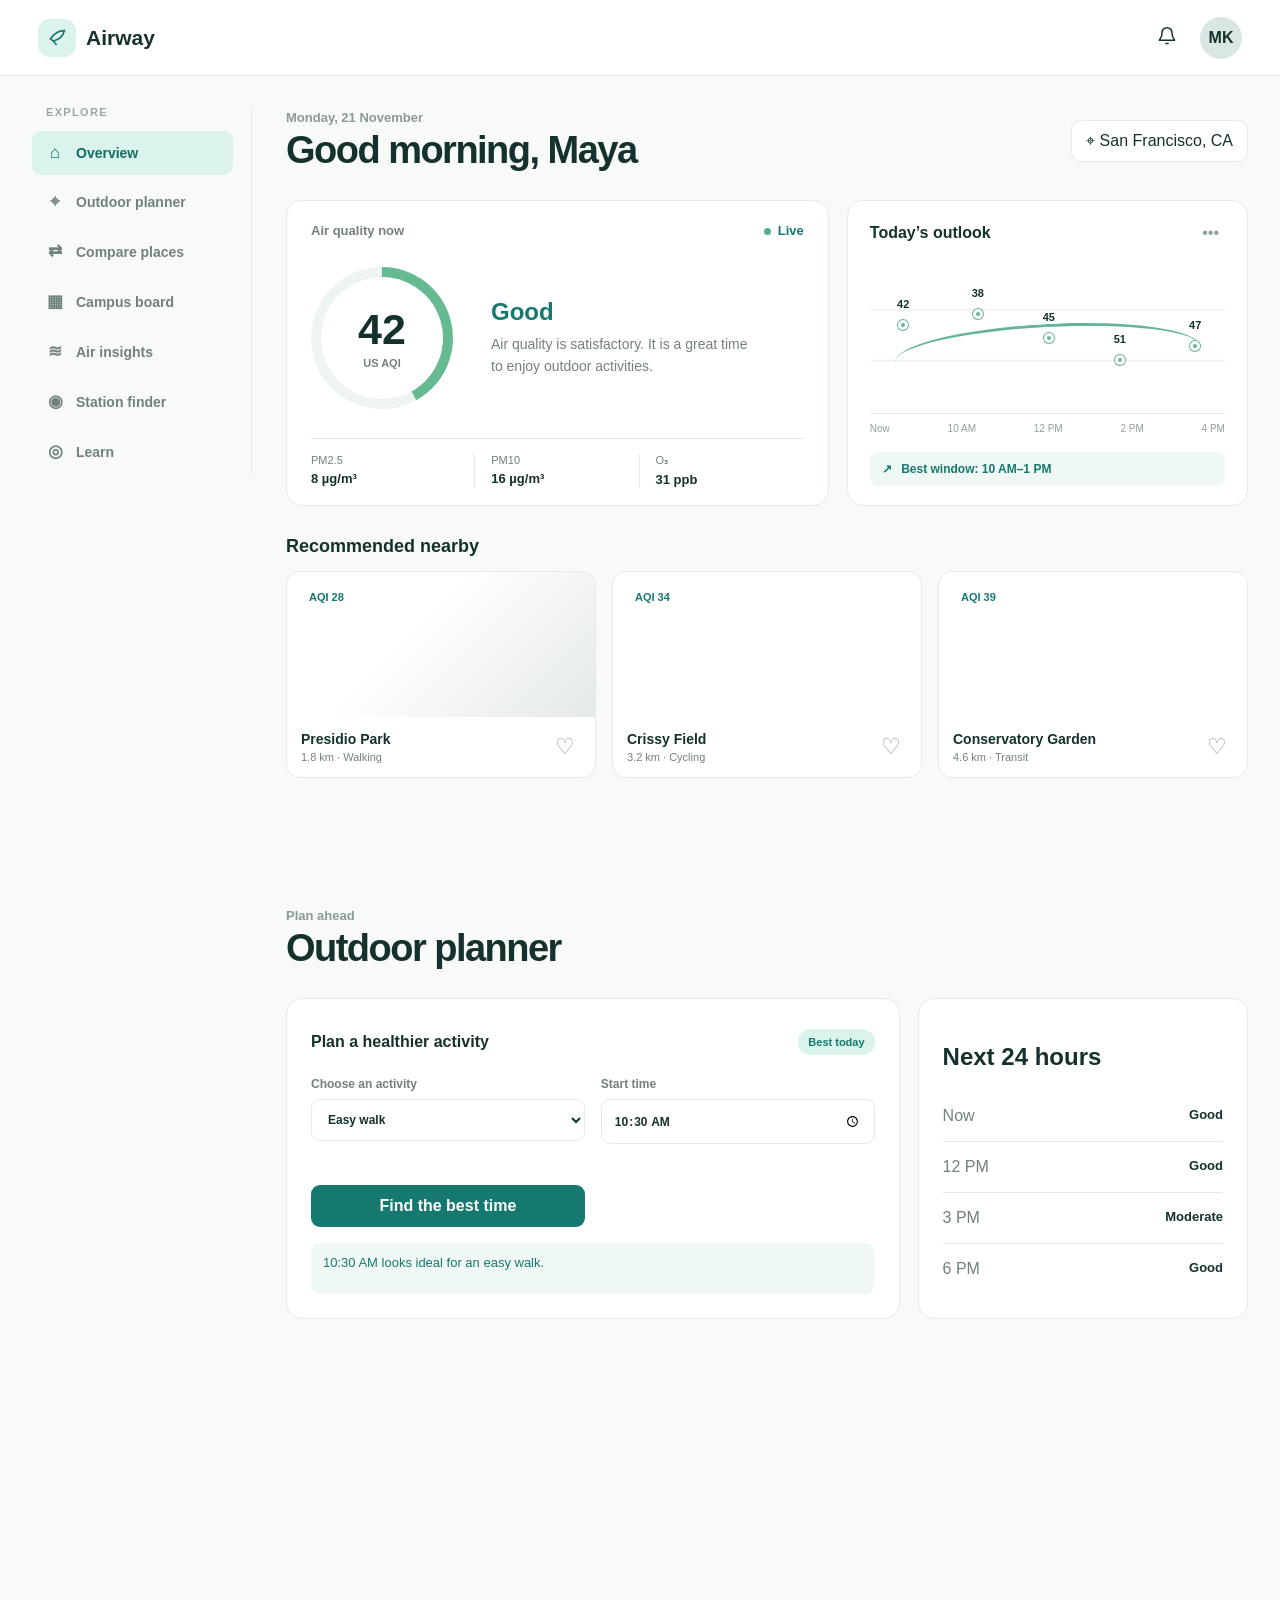
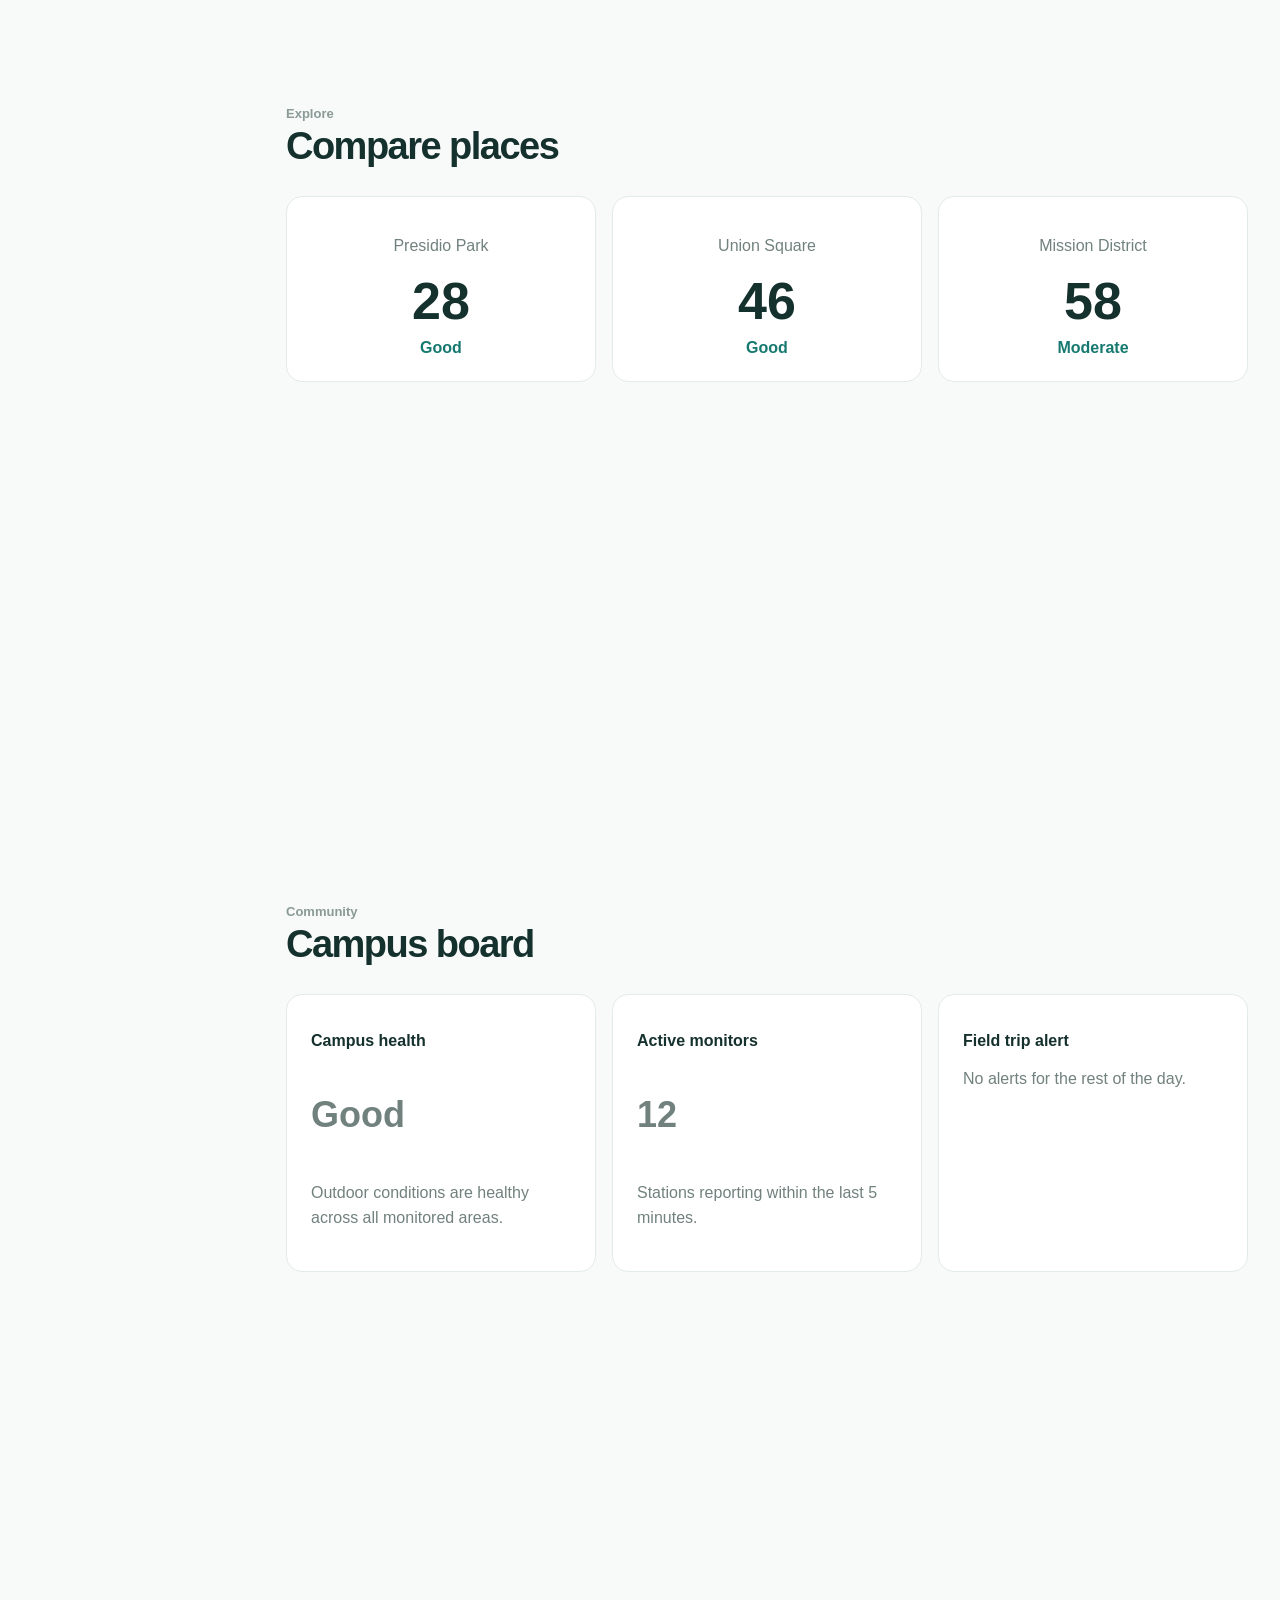
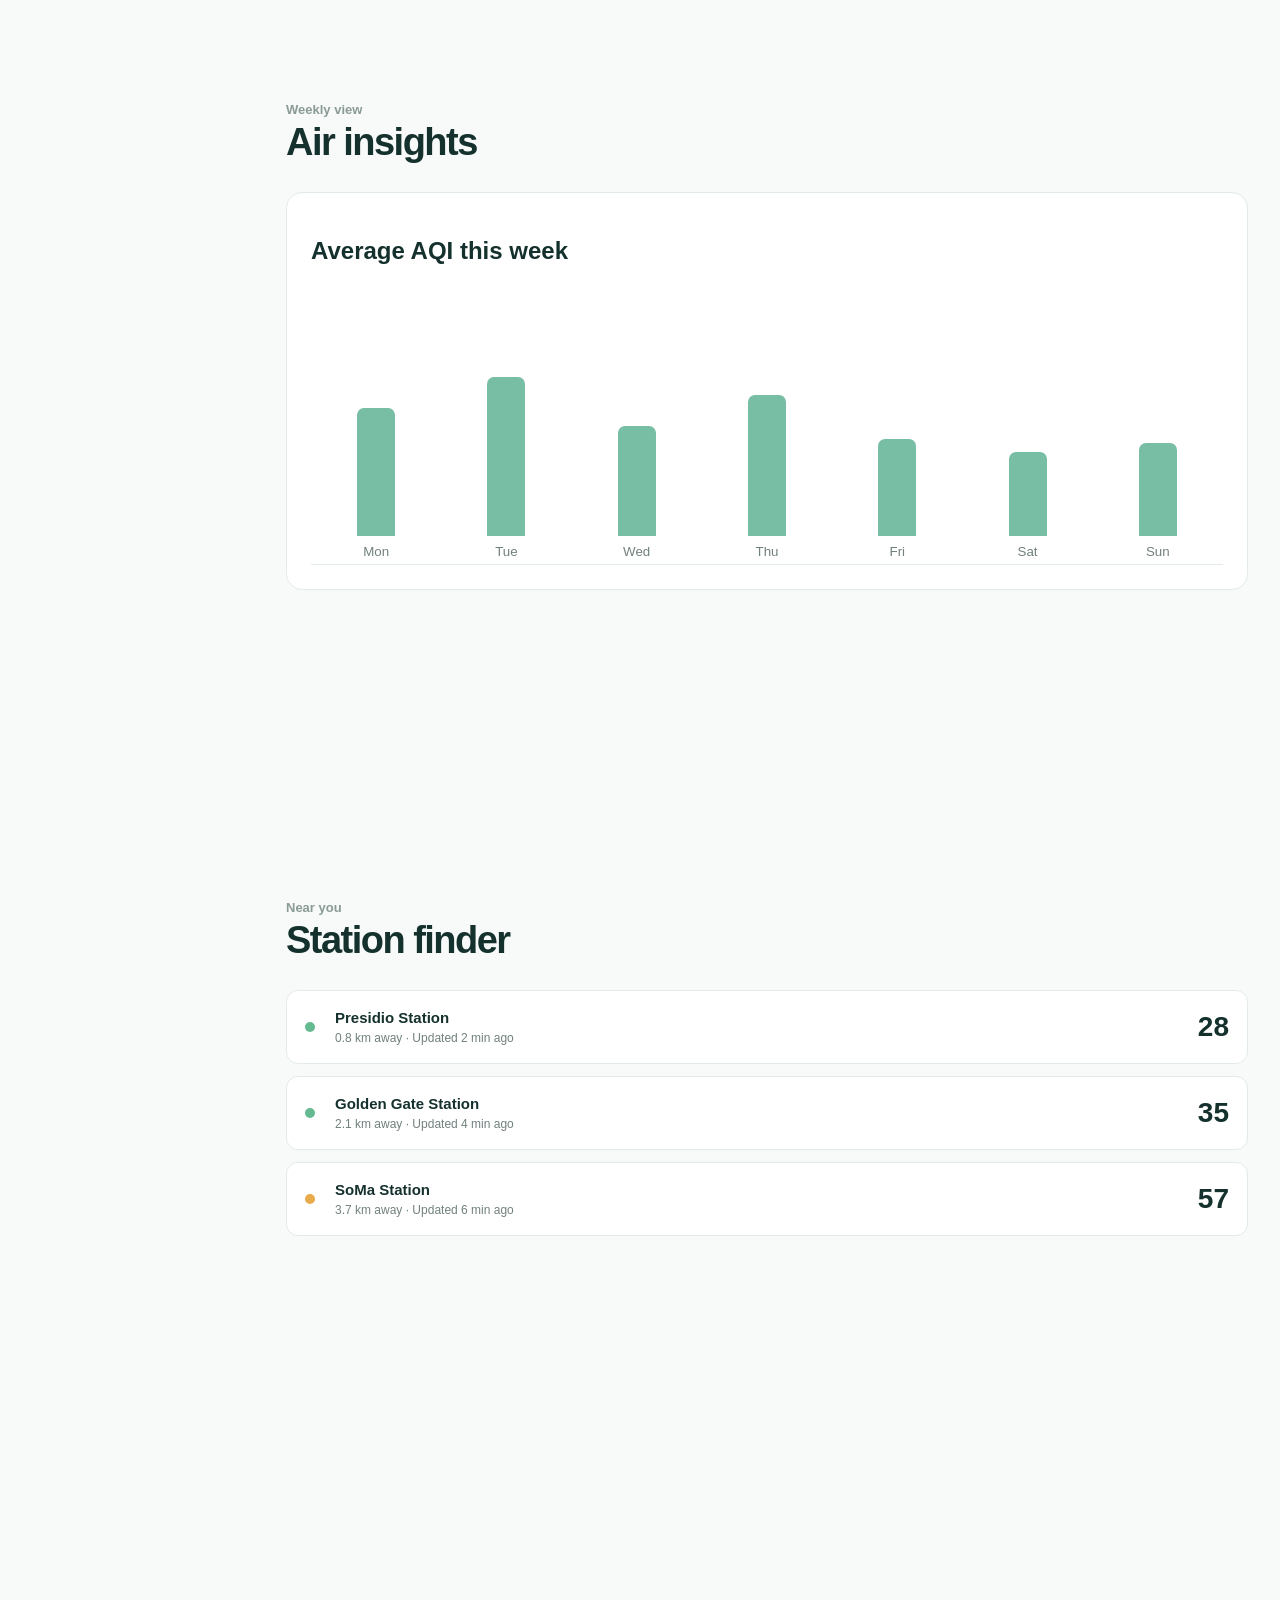
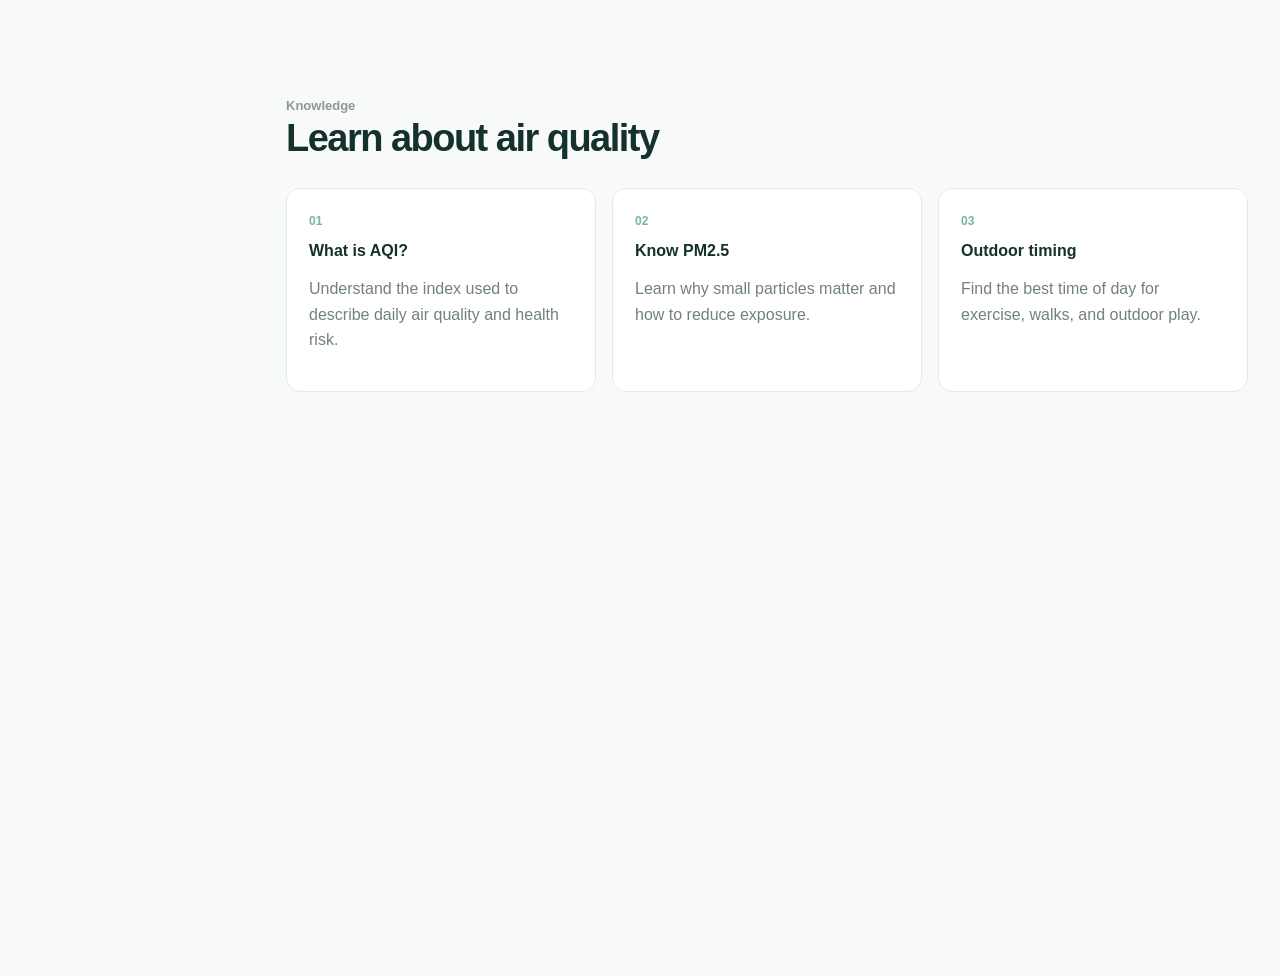
==== index.html @ a82ece46 "Intial commit" ====
<!DOCTYPE html>
<html lang="en">
  <head>
    <meta charset="UTF-8" />
    <meta name="viewport" content="width=device-width, initial-scale=1" />
    <meta name="theme-color" content="#edf8f5" />
    <title>Airway — Find cleaner outdoor spaces</title>
    <link rel="stylesheet" href="style.css" />
  </head>
  <body>
    <header class="topbar">
      <a class="brand" href="#dashboard-view" aria-label="Airway home">
        <span class="brand-mark" aria-hidden="true">
          <svg viewBox="0 0 36 36"><path d="M8 20c5-8 10-12 20-12-2 8-7 13-16 15" /><path d="M8 20c3 2 6 4 8 8" /></svg>
        </span>
        <span>Airway</span>
      </a>
      <div class="top-actions">
        <button class="icon-button" type="button" aria-label="Notifications">
          <svg viewBox="0 0 24 24"><path d="M18 8a6 6 0 0 0-12 0c0 7-3 7-3 9h18c0-2-3-2-3-9M10 21h4" /></svg>
        </button>
        <button class="avatar" type="button" aria-label="Open profile">MK</button>
      </div>
    </header>

    <div class="app-layout">
      <aside class="feature-sidebar" aria-label="Sections">
        <p class="sidebar-label">Explore</p>
        <button class="active" type="button" data-target="dashboard-view">
          <span class="nav-icon">⌂</span> Overview
        </button>
        <button type="button" data-target="planner-view">
          <span class="nav-icon">⌖</span> Outdoor planner
        </button>
        <button type="button" data-target="compare-view">
          <span class="nav-icon">⇄</span> Compare places
        </button>
        <button type="button" data-target="campus-view">
          <span class="nav-icon">▦</span> Campus board
        </button>
        <button type="button" data-target="insights">
          <span class="nav-icon">≋</span> Air insights
        </button>
        <button type="button" data-target="stations">
          <span class="nav-icon">◉</span> Station finder
        </button>
        <button type="button" data-target="learn">
          <span class="nav-icon">◎</span> Learn
        </button>
      </aside>

      <main class="feature-content">
        <section id="dashboard-view" class="screen-section">
          <div class="section-heading">
            <div>
              <p class="eyebrow">Monday, 21 November</p>
              <h1>Good morning, Maya</h1>
            </div>
            <button class="location-button" type="button">⌖  San Francisco, CA</button>
          </div>

          <div class="hero-grid">
            <article class="air-card">
              <div class="air-card-head">
                <span>Air quality now</span>
                <span class="live-dot">Live</span>
              </div>
              <div class="aq-content">
                <div class="aq-ring">
                  <div><strong>42</strong><span>US AQI</span></div>
                </div>
                <div>
                  <p class="status">Good</p>
                  <p>Air quality is satisfactory. It is a great time to enjoy outdoor activities.</p>
                </div>
              </div>
              <div class="pollutants">
                <div><span>PM2.5</span><strong>8 µg/m³</strong></div>
                <div><span>PM10</span><strong>16 µg/m³</strong></div>
                <div><span>O₃</span><strong>31 ppb</strong></div>
              </div>
            </article>

            <article class="forecast-card">
              <div class="card-heading">
                <h2>Today’s outlook</h2>
                <button type="button" aria-label="More options">•••</button>
              </div>
              <div class="forecast-chart" aria-label="Hourly air quality chart">
                <div class="chart-line"></div>
                <div class="chart-point point-1"><span>42</span></div>
                <div class="chart-point point-2"><span>38</span></div>
                <div class="chart-point point-3"><span>45</span></div>
                <div class="chart-point point-4"><span>51</span></div>
                <div class="chart-point point-5"><span>47</span></div>
              </div>
              <div class="chart-times"><span>Now</span><span>10 AM</span><span>12 PM</span><span>2 PM</span><span>4 PM</span></div>
              <p class="forecast-note"><span>↗</span> Best window: 10 AM–1 PM</p>
            </article>
          </div>

          <h2 class="subheading">Recommended nearby</h2>
          <div class="place-grid">
            <article class="place-card">
              <div class="place-photo park-photo"><span class="place-score">AQI 28</span></div>
              <div class="place-info"><div><h3>Presidio Park</h3><p>1.8 km · Walking</p></div><button aria-label="Save Presidio Park">♡</button></div>
            </article>
            <article class="place-card">
              <div class="place-photo waterfront-photo"><span class="place-score">AQI 34</span></div>
              <div class="place-info"><div><h3>Crissy Field</h3><p>3.2 km · Cycling</p></div><button aria-label="Save Crissy Field">♡</button></div>
            </article>
            <article class="place-card">
              <div class="place-photo garden-photo"><span class="place-score">AQI 39</span></div>
              <div class="place-info"><div><h3>Conservatory Garden</h3><p>4.6 km · Transit</p></div><button aria-label="Save Conservatory Garden">♡</button></div>
            </article>
          </div>
        </section>

        <section id="planner-view" class="screen-section">
          <div class="section-heading"><div><p class="eyebrow">Plan ahead</p><h1>Outdoor planner</h1></div></div>
          <div class="panel-grid">
            <article class="content-panel planner-main">
              <div class="card-heading"><h2>Plan a healthier activity</h2><span class="tag">Best today</span></div>
              <label>Choose an activity
                <select id="activity-select"><option>Easy walk</option><option>Run</option><option>Cycling</option><option>Outdoor workout</option></select>
              </label>
              <label>Start time
                <input id="time-input" type="time" value="10:30" />
              </label>
              <button class="primary-button" id="plan-button" type="button">Find the best time</button>
              <p class="planner-result" id="planner-result">10:30 AM looks ideal for an easy walk.</p>
            </article>
            <article class="content-panel">
              <h2>Next 24 hours</h2>
              <div class="timeline"><div><span>Now</span><strong>Good</strong></div><div><span>12 PM</span><strong>Good</strong></div><div><span>3 PM</span><strong>Moderate</strong></div><div><span>6 PM</span><strong>Good</strong></div></div>
            </article>
          </div>
        </section>

        <section id="compare-view" class="screen-section">
          <div class="section-heading"><div><p class="eyebrow">Explore</p><h1>Compare places</h1></div></div>
          <div class="comparison">
            <article><p>Presidio Park</p><strong>28</strong><span>Good</span></article>
            <article><p>Union Square</p><strong>46</strong><span>Good</span></article>
            <article><p>Mission District</p><strong>58</strong><span>Moderate</span></article>
          </div>
        </section>

        <section id="campus-view" class="screen-section">
          <div class="section-heading"><div><p class="eyebrow">Community</p><h1>Campus board</h1></div></div>
          <div class="board-grid">
            <article class="content-panel"><h2>Campus health</h2><p class="board-score">Good</p><p>Outdoor conditions are healthy across all monitored areas.</p></article>
            <article class="content-panel"><h2>Active monitors</h2><p class="board-score">12</p><p>Stations reporting within the last 5 minutes.</p></article>
            <article class="content-panel"><h2>Field trip alert</h2><p>No alerts for the rest of the day.</p></article>
          </div>
        </section>

        <section id="insights" class="screen-section">
          <div class="section-heading"><div><p class="eyebrow">Weekly view</p><h1>Air insights</h1></div></div>
          <article class="content-panel insights-panel">
            <h2>Average AQI this week</h2>
            <div class="bar-chart" aria-label="Weekly AQI bar chart">
              <div><span style="height:58%"></span><small>Mon</small></div><div><span style="height:72%"></span><small>Tue</small></div><div><span style="height:50%"></span><small>Wed</small></div><div><span style="height:64%"></span><small>Thu</small></div><div><span style="height:44%"></span><small>Fri</small></div><div><span style="height:38%"></span><small>Sat</small></div><div><span style="height:42%"></span><small>Sun</small></div>
            </div>
          </article>
        </section>

        <section id="stations" class="screen-section">
          <div class="section-heading"><div><p class="eyebrow">Near you</p><h1>Station finder</h1></div></div>
          <div class="station-list">
            <article><div class="station-dot good"></div><div><h2>Presidio Station</h2><p>0.8 km away · Updated 2 min ago</p></div><strong>28</strong></article>
            <article><div class="station-dot good"></div><div><h2>Golden Gate Station</h2><p>2.1 km away · Updated 4 min ago</p></div><strong>35</strong></article>
            <article><div class="station-dot moderate"></div><div><h2>SoMa Station</h2><p>3.7 km away · Updated 6 min ago</p></div><strong>57</strong></article>
          </div>
        </section>

        <section id="learn" class="screen-section">
          <div class="section-heading"><div><p class="eyebrow">Knowledge</p><h1>Learn about air quality</h1></div></div>
          <div class="learn-grid">
            <article><span>01</span><h2>What is AQI?</h2><p>Understand the index used to describe daily air quality and health risk.</p></article>
            <article><span>02</span><h2>Know PM2.5</h2><p>Learn why small particles matter and how to reduce exposure.</p></article>
            <article><span>03</span><h2>Outdoor timing</h2><p>Find the best time of day for exercise, walks, and outdoor play.</p></article>
          </div>
        </section>
      </main>
    </div>

    <script src="app.js"></script>
  </body>
</html>
---- style.css ----
:root {
  --ink: #15312d;
  --muted: #71817e;
  --teal: #16796f;
  --mint: #daf3ec;
  --page: #f7faf9;
  --line: #e3ebe8;
  --good: #65ba91;
  --moderate: #e9aa4a;
}

* { box-sizing: border-box; }
html { scroll-behavior: smooth; }
body {
  margin: 0;
  background: var(--page);
  color: var(--ink);
  font-family: Inter, ui-sans-serif, -apple-system, BlinkMacSystemFont, "Segoe UI", sans-serif;
  -webkit-font-smoothing: antialiased;
}
button, input, select { font: inherit; }
button { cursor: pointer; }

.topbar {
  height: 76px;
  display: flex;
  align-items: center;
  justify-content: space-between;
  padding: 0 38px;
  background: rgba(255,255,255,.94);
  border-bottom: 1px solid var(--line);
  position: sticky;
  top: 0;
  z-index: 20;
  backdrop-filter: blur(12px);
}
.brand { display: flex; align-items: center; gap: 10px; color: var(--ink); text-decoration: none; font-size: 21px; font-weight: 800; }
.brand-mark { width: 38px; height: 38px; display: grid; place-items: center; border-radius: 12px; background: var(--mint); }
.brand-mark svg { width: 25px; fill: none; stroke: var(--teal); stroke-width: 2.4; stroke-linecap: round; }
.top-actions { display: flex; align-items: center; gap: 12px; }
.icon-button { width: 42px; height: 42px; border: 0; border-radius: 50%; background: transparent; }
.icon-button svg { width: 20px; fill: none; stroke: var(--ink); stroke-width: 1.8; }
.avatar { width: 42px; height: 42px; border: 0; border-radius: 50%; background: #d9e6e2; color: var(--ink); font-weight: 800; }

.app-layout {
  display: grid;
  grid-template-columns: 220px minmax(0, 1fr);
  gap: 34px;
  max-width: 1380px;
  margin: 0 auto;
  padding: 30px 32px 80px;
}
.feature-sidebar {
  position: sticky;
  top: 106px;
  align-self: start;
  height: fit-content;
  display: flex;
  flex-direction: column;
  gap: 5px;
  border-right: 1px solid var(--line);
  padding-right: 18px;
}
.sidebar-label { margin: 0 0 8px 14px; color: #9aa8a5; font-size: 11px; font-weight: 800; letter-spacing: .12em; text-transform: uppercase; }
.feature-sidebar button {
  display: flex;
  align-items: center;
  gap: 12px;
  width: 100%;
  border: 0;
  border-radius: 9px;
  background: transparent;
  color: #71817e;
  padding: 12px 14px;
  text-align: left;
  font-size: 14px;
  font-weight: 650;
}
.feature-sidebar button:hover { background: #f0f5f3; color: var(--ink); }
.feature-sidebar button.active { background: var(--mint); color: #116e64; }
.nav-icon { width: 18px; text-align: center; font-size: 17px; }
.feature-content { min-width: 0; }
.screen-section { min-height: 82vh; scroll-margin-top: 100px; margin-bottom: 60px; }
.section-heading { display: flex; align-items: center; justify-content: space-between; margin: 4px 0 28px; }
.section-heading h1 { margin: 4px 0 0; font-size: clamp(28px, 3vw, 38px); letter-spacing: -.04em; }
.eyebrow { margin: 0; color: #8a9a96; font-size: 13px; font-weight: 700; }
.location-button { border: 1px solid var(--line); border-radius: 10px; background: white; color: var(--ink); padding: 11px 14px; }

.hero-grid { display: grid; grid-template-columns: minmax(0, 1.15fr) minmax(280px, .85fr); gap: 18px; }
.air-card, .forecast-card, .content-panel { background: white; border: 1px solid var(--line); border-radius: 16px; }
.air-card { padding: 22px 24px 18px; }
.air-card-head, .card-heading { display: flex; align-items: center; justify-content: space-between; }
.air-card-head { color: #71817e; font-size: 13px; font-weight: 700; }
.live-dot { color: var(--teal); }
.live-dot::before { content: ""; display: inline-block; width: 7px; height: 7px; margin-right: 7px; border-radius: 50%; background: #55ae88; }
.aq-content { display: grid; grid-template-columns: 180px 1fr; align-items: center; min-height: 200px; }
.aq-ring { width: 142px; height: 142px; display: grid; place-items: center; border-radius: 50%; background: conic-gradient(var(--good) 0 42%, #edf4f1 42% 100%); position: relative; }
.aq-ring::after { content: ""; position: absolute; inset: 10px; border-radius: 50%; background: white; }
.aq-ring div { position: relative; z-index: 1; display: flex; flex-direction: column; align-items: center; }
.aq-ring strong { font-size: 43px; line-height: 1; }
.aq-ring span { margin-top: 6px; color: var(--muted); font-size: 11px; font-weight: 800; }
.aq-content .status { margin: 0 0 8px; color: var(--teal); font-size: 24px; font-weight: 800; }
.aq-content p:last-child { max-width: 260px; margin: 0; color: var(--muted); font-size: 14px; line-height: 1.55; }
.pollutants { display: grid; grid-template-columns: repeat(3, 1fr); border-top: 1px solid var(--line); padding-top: 15px; }
.pollutants div { display: flex; flex-direction: column; gap: 5px; border-right: 1px solid var(--line); padding-left: 16px; }
.pollutants div:first-child { padding-left: 0; }
.pollutants div:last-child { border: 0; }
.pollutants span { color: var(--muted); font-size: 11px; }
.pollutants strong { font-size: 13px; }

.forecast-card { padding: 22px 22px 16px; }
.card-heading h2 { margin: 0; font-size: 16px; }
.card-heading button { border: 0; background: transparent; color: #91a09d; }
.forecast-chart { height: 155px; margin-top: 16px; border-bottom: 1px solid var(--line); background-image: linear-gradient(to bottom, transparent 32%, #edf2f0 33%, transparent 34%, transparent 65%, #edf2f0 66%, transparent 67%); position: relative; }
.chart-line { position: absolute; left: 7%; right: 7%; top: 65px; height: 60px; border-top: 3px solid #65b39a; border-radius: 50%; transform: rotate(-3deg); }
.chart-point { position: absolute; width: 10px; height: 10px; border: 3px solid white; border-radius: 50%; background: #65b39a; box-shadow: 0 0 0 1px #65b39a; }
.chart-point span { position: absolute; left: 50%; top: -25px; transform: translateX(-50%); font-size: 11px; font-weight: 800; }
.point-1 { left: 8%; top: 61px; } .point-2 { left: 29%; top: 50px; } .point-3 { left: 49%; top: 74px; } .point-4 { left: 69%; top: 96px; } .point-5 { right: 7%; top: 82px; }
.chart-times { display: flex; justify-content: space-between; color: #91a09d; font-size: 10px; padding-top: 9px; }
.forecast-note { margin: 18px 0 0; border-radius: 8px; background: #eff8f4; color: var(--teal); padding: 10px 12px; font-size: 12px; font-weight: 750; }
.forecast-note span { margin-right: 6px; }

.subheading { margin: 30px 0 14px; font-size: 18px; }
.place-grid { display: grid; grid-template-columns: repeat(3, 1fr); gap: 16px; }
.place-card { overflow: hidden; border: 1px solid var(--line); border-radius: 14px; background: white; }
.place-photo { height: 145px; background-size: cover; background-position: center; position: relative; }
.park-photo { background-image: linear-gradient(135deg, transparent 40%, rgba(29,78,62,.12)), url("https://images.unsplash.com/photo-1500530855697-b586d89ba3ee?auto=format&fit=crop&w=700&q=80"); }
.waterfront-photo { background-image: url("https://images.unsplash.com/photo-1500534314209-a25ddb2bd429?auto=format&fit=crop&w=700&q=80"); }
.garden-photo { background-image: url("https://images.unsplash.com/photo-1416879595882-3373a0480b5b?auto=format&fit=crop&w=700&q=80"); }
.place-score { position: absolute; left: 12px; top: 12px; border-radius: 20px; background: rgba(255,255,255,.94); color: var(--teal); padding: 7px 10px; font-size: 11px; font-weight: 800; }
.place-info { display: flex; align-items: center; justify-content: space-between; padding: 14px; }
.place-info h3 { margin: 0 0 4px; font-size: 14px; }
.place-info p { margin: 0; color: var(--muted); font-size: 11px; }
.place-info button { border: 0; background: transparent; color: #91a09d; font-size: 22px; }

.panel-grid { display: grid; grid-template-columns: 1.3fr .7fr; gap: 18px; }
.content-panel { padding: 24px; }
.planner-main { display: grid; grid-template-columns: 1fr 1fr; gap: 16px; }
.planner-main .card-heading { grid-column: 1 / -1; }
.tag { border-radius: 20px; background: var(--mint); color: var(--teal); padding: 7px 10px; font-size: 11px; font-weight: 800; }
.planner-main label { display: flex; flex-direction: column; gap: 8px; color: var(--muted); font-size: 12px; font-weight: 700; }
.planner-main select, .planner-main input { width: 100%; border: 1px solid var(--line); border-radius: 9px; background: white; color: var(--ink); padding: 12px; }
.primary-button { align-self: end; border: 0; border-radius: 9px; background: var(--teal); color: white; padding: 12px 18px; font-weight: 800; }
.planner-result { grid-column: 1 / -1; margin: 0; border-radius: 9px; background: #eff8f4; color: var(--teal); padding: 12px; font-size: 13px; }
.timeline { display: flex; flex-direction: column; }
.timeline div { display: flex; justify-content: space-between; border-bottom: 1px solid var(--line); padding: 16px 0; }
.timeline div:last-child { border: 0; }
.timeline span { color: var(--muted); }
.timeline strong { font-size: 13px; }

.comparison { display: grid; grid-template-columns: repeat(3, 1fr); gap: 16px; }
.comparison article { display: flex; flex-direction: column; align-items: center; border: 1px solid var(--line); border-radius: 16px; background: white; padding: 24px; }
.comparison p { color: var(--muted); } .comparison strong { font-size: 52px; } .comparison span { margin-top: 8px; color: var(--teal); font-weight: 800; }
.board-grid, .learn-grid { display: grid; grid-template-columns: repeat(3, 1fr); gap: 16px; }
.board-grid h2, .learn-grid h2 { font-size: 16px; }
.board-grid p, .learn-grid p { color: var(--muted); line-height: 1.6; }
.board-score { color: var(--teal); font-size: 36px; font-weight: 800; }
.insights-panel { min-height: 360px; }
.bar-chart { height: 280px; display: flex; align-items: end; justify-content: space-around; border-bottom: 1px solid var(--line); }
.bar-chart div { height: 220px; display: flex; flex-direction: column; justify-content: end; align-items: center; gap: 8px; }
.bar-chart div span { width: 38px; border-radius: 7px 7px 0 0; background: #77bea4; }
.bar-chart small { height: 20px; color: var(--muted); }
.station-list { display: flex; flex-direction: column; gap: 12px; }
.station-list article { display: grid; grid-template-columns: 14px 1fr auto; align-items: center; gap: 16px; border: 1px solid var(--line); border-radius: 12px; background: white; padding: 18px; }
.station-list h2 { margin: 0 0 5px; font-size: 15px; }
.station-list p { margin: 0; color: var(--muted); font-size: 12px; }
.station-list strong { font-size: 28px; }
.station-dot { width: 10px; height: 10px; border-radius: 50%; }
.station-dot.good { background: var(--good); } .station-dot.moderate { background: var(--moderate); }
.learn-grid article { border: 1px solid var(--line); border-radius: 14px; background: white; padding: 22px; }
.learn-grid article span { color: #75b79e; font-size: 12px; font-weight: 900; }

@media (max-width: 980px) {
  .app-layout { grid-template-columns: 190px minmax(0, 1fr); padding-inline: 20px; }
  .hero-grid, .panel-grid { grid-template-columns: 1fr; }
  .place-grid { grid-template-columns: repeat(2, 1fr); }
  .place-card:last-child { display: none; }
}
@media (max-width: 760px) {
  .topbar { height: 68px; padding: 0 16px; }
  .app-layout { display: block; padding: 20px 16px 60px; }
  .feature-sidebar {
    position: sticky;
    top: 68px;
    z-index: 15;
    flex-direction: row;
    overflow-x: auto;
    height: 58px;
    margin: 0 -16px 20px;
    padding: 7px 16px;
    border: 0;
    background: rgba(247,250,249,.96);
    scrollbar-width: none;
  }
  .sidebar-label { display: none; }
  .feature-sidebar button { width: auto; flex: 0 0 auto; border-radius: 8px; white-space: nowrap; padding: 8px 10px; }
  .screen-section { min-height: 70vh; scroll-margin-top: 132px; }
  .section-heading { align-items: end; }
  .location-button { max-width: 150px; white-space: nowrap; overflow: hidden; text-overflow: ellipsis; }
  .aq-content { grid-template-columns: 145px 1fr; }
  .aq-ring { width: 122px; height: 122px; }
  .place-grid, .comparison, .board-grid, .learn-grid { grid-template-columns: 1fr; }
  .place-card:last-child { display: block; }
  .comparison article { align-items: flex-start; }
  .planner-main { grid-template-columns: 1fr; }
  .planner-main .card-heading, .planner-result { grid-column: 1; }
  .primary-button { min-height: 44px; }
}
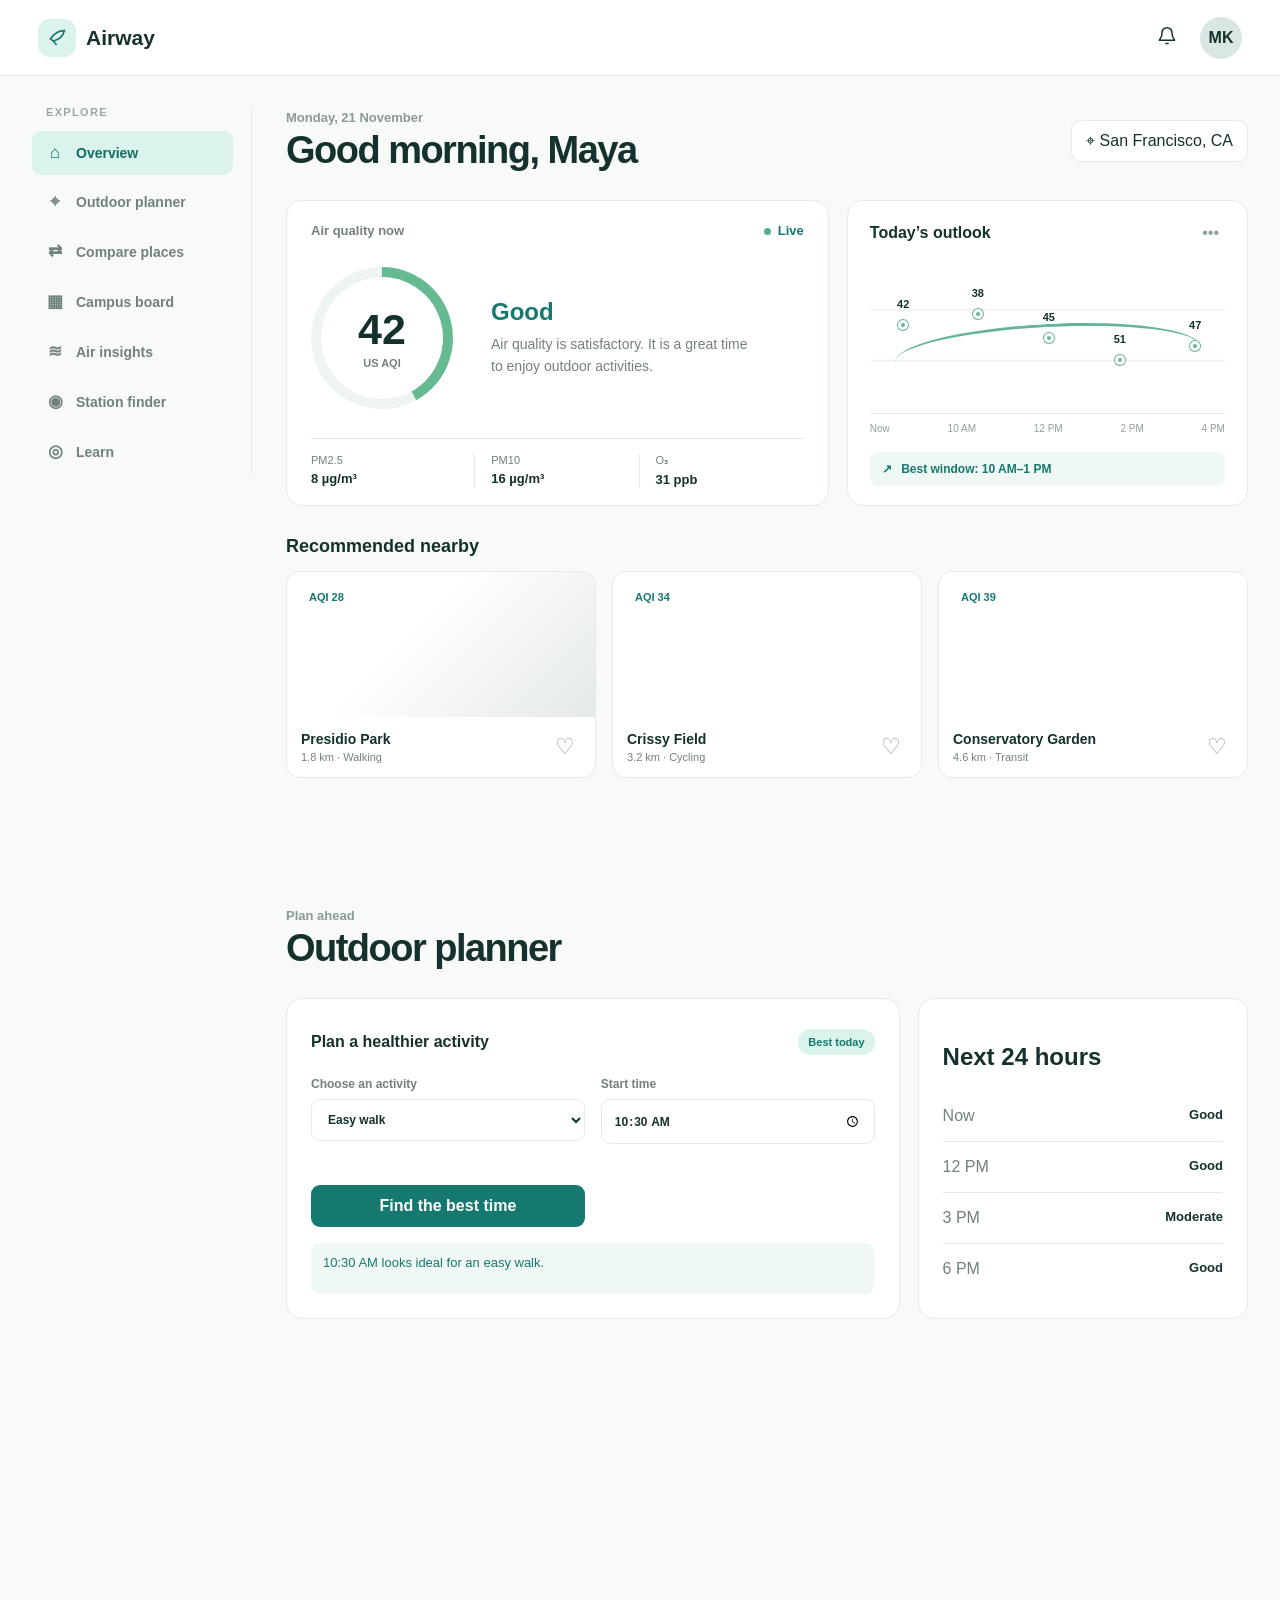
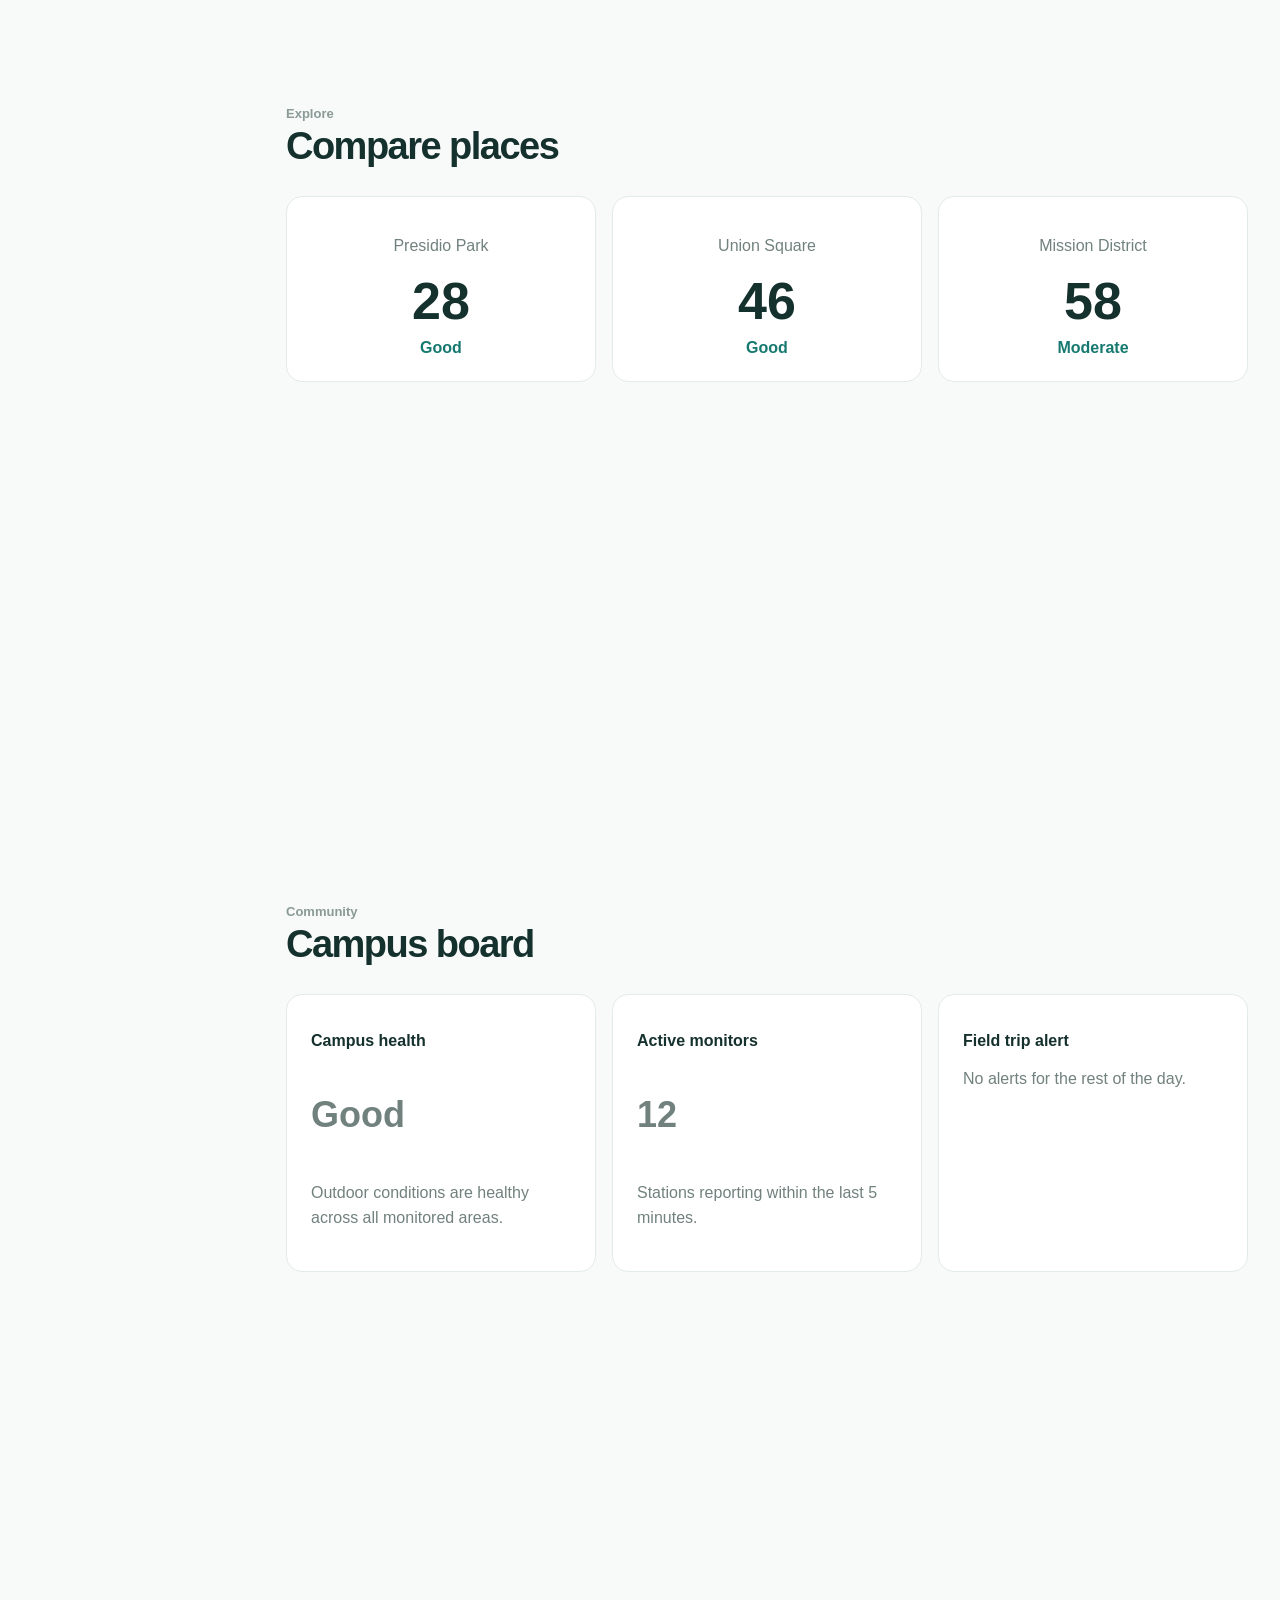
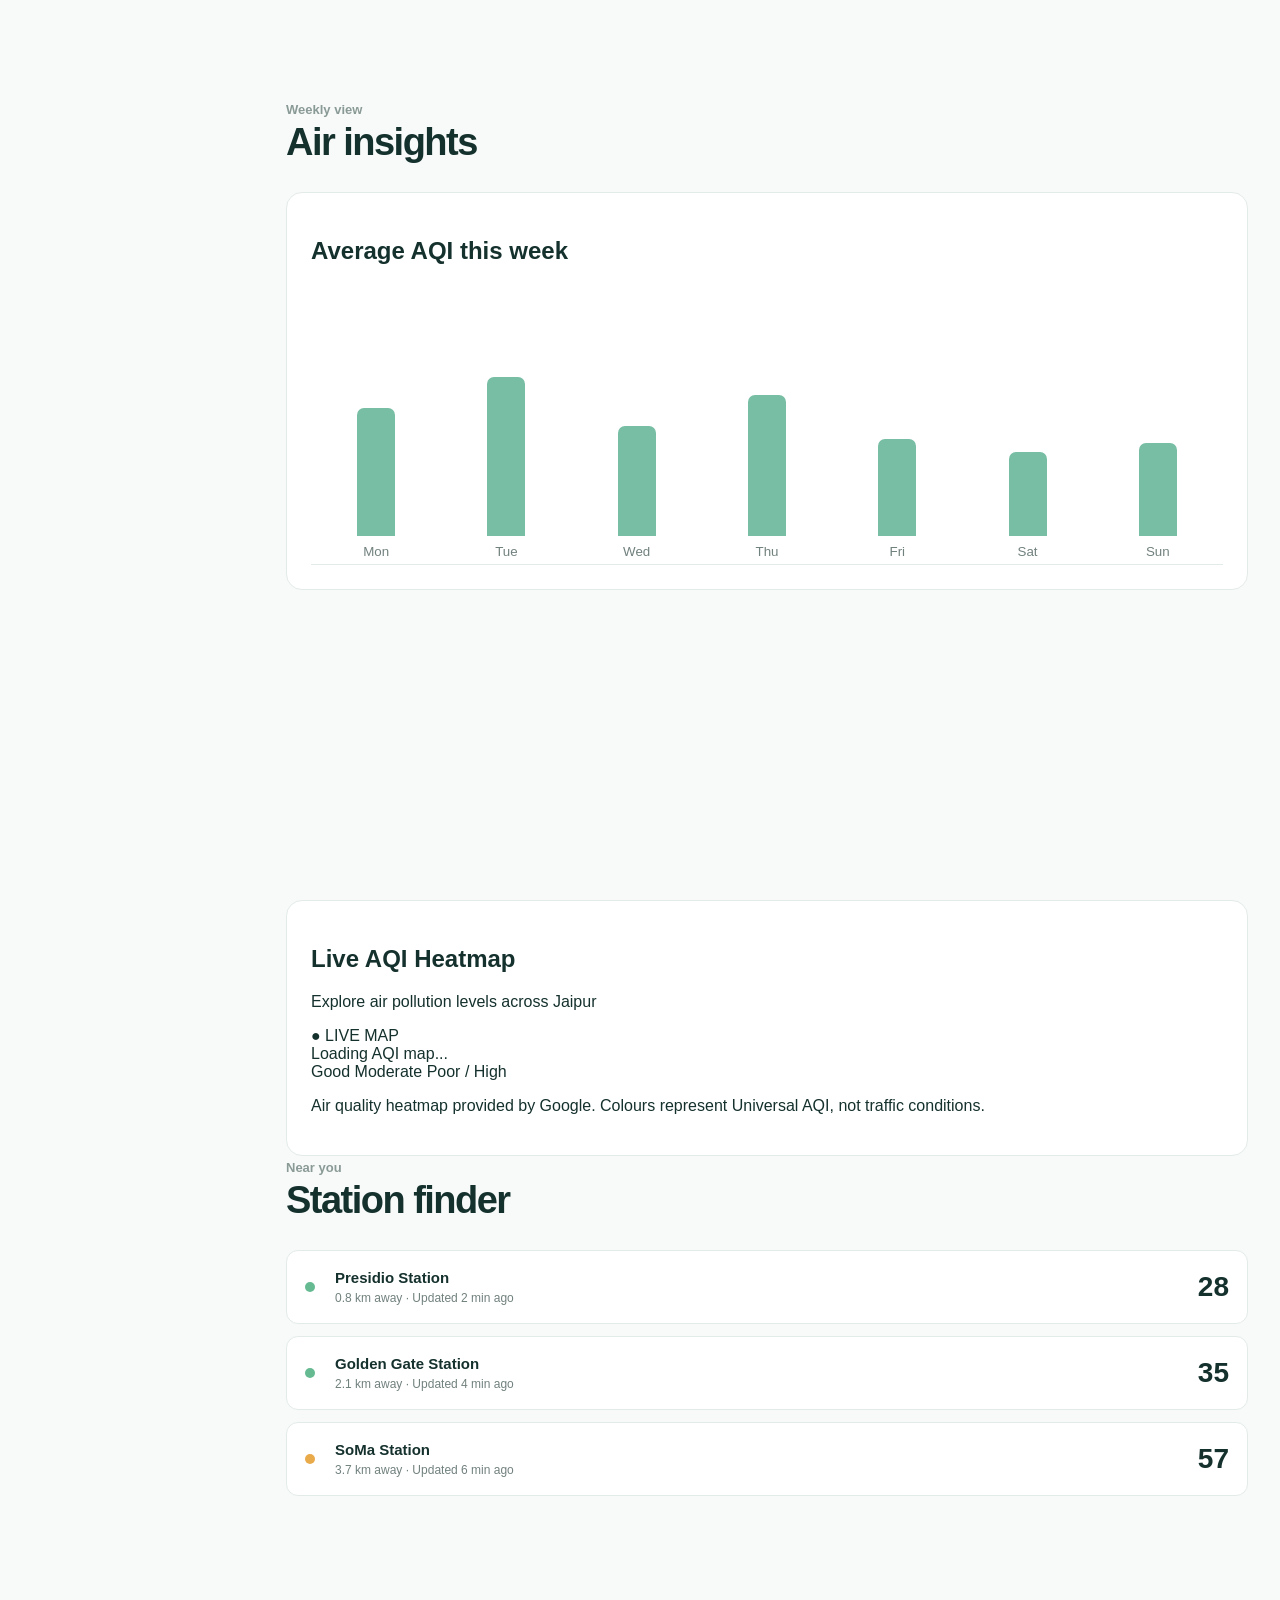
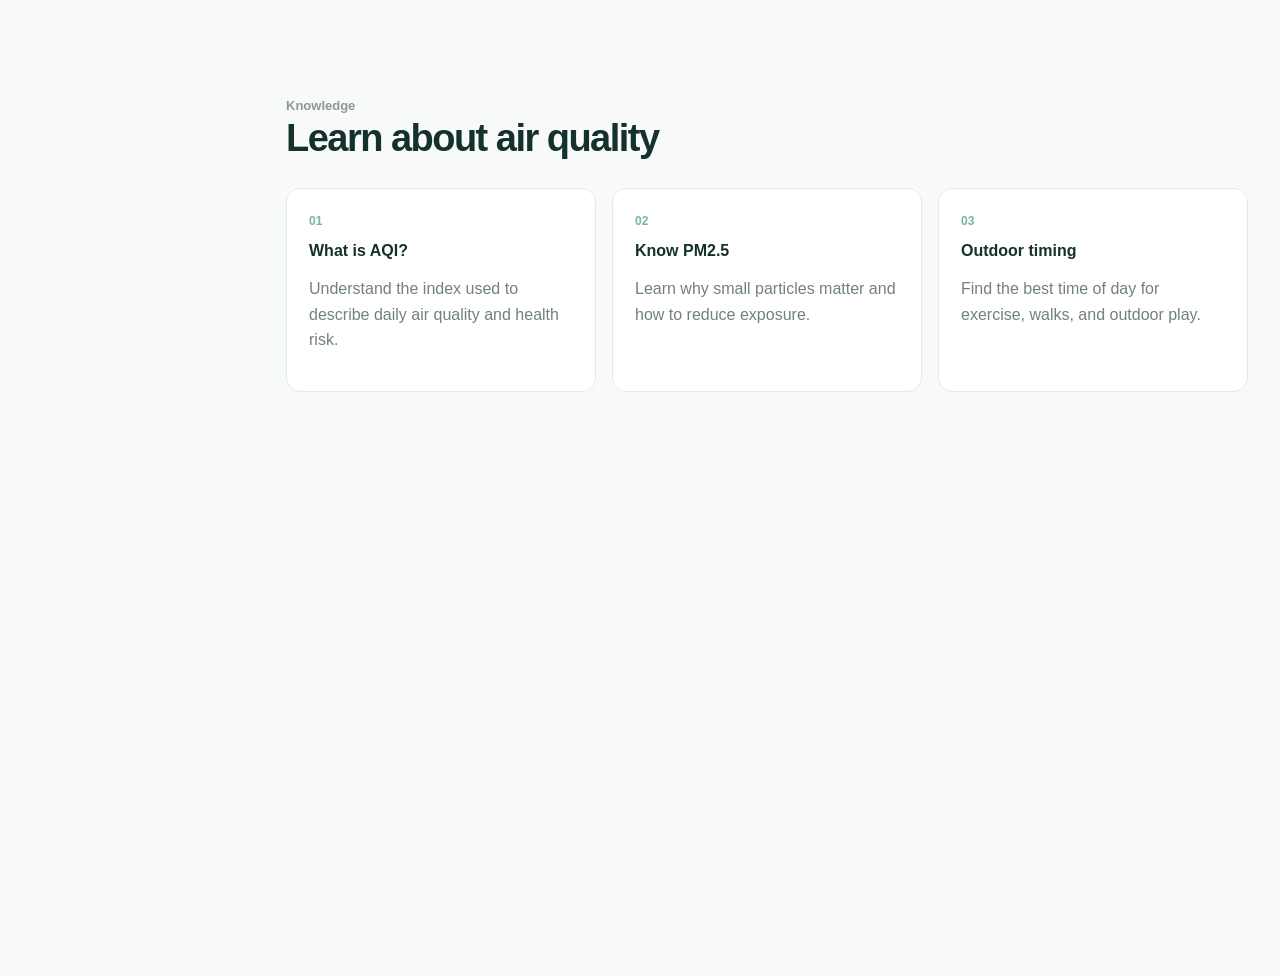
==== commit 21a75d90: "Updated project" ====
--- a/index.html
+++ b/index.html
@@ -166,6 +166,32 @@
         </section>
 
         <section id="stations" class="screen-section">
+
+<div class="content-panel aqi-map-panel">
+  <div class="map-title-row">
+    <div>
+      <h2>Live AQI Heatmap</h2>
+      <p>Explore air pollution levels across Jaipur</p>
+    </div>
+    <span class="map-live-status">● LIVE MAP</span>
+  </div>
+
+  <div id="aqi-map">
+    Loading AQI map...
+  </div>
+
+  <div class="map-legend">
+    <span><i class="legend-good"></i> Good</span>
+    <span><i class="legend-moderate"></i> Moderate</span>
+    <span><i class="legend-poor"></i> Poor / High</span>
+  </div>
+
+  <p class="map-note">
+    Air quality heatmap provided by Google.
+    Colours represent Universal AQI, not traffic conditions.
+  </p>
+</div>
+
           <div class="section-heading"><div><p class="eyebrow">Near you</p><h1>Station finder</h1></div></div>
           <div class="station-list">
             <article><div class="station-dot good"></div><div><h2>Presidio Station</h2><p>0.8 km away · Updated 2 min ago</p></div><strong>28</strong></article>
